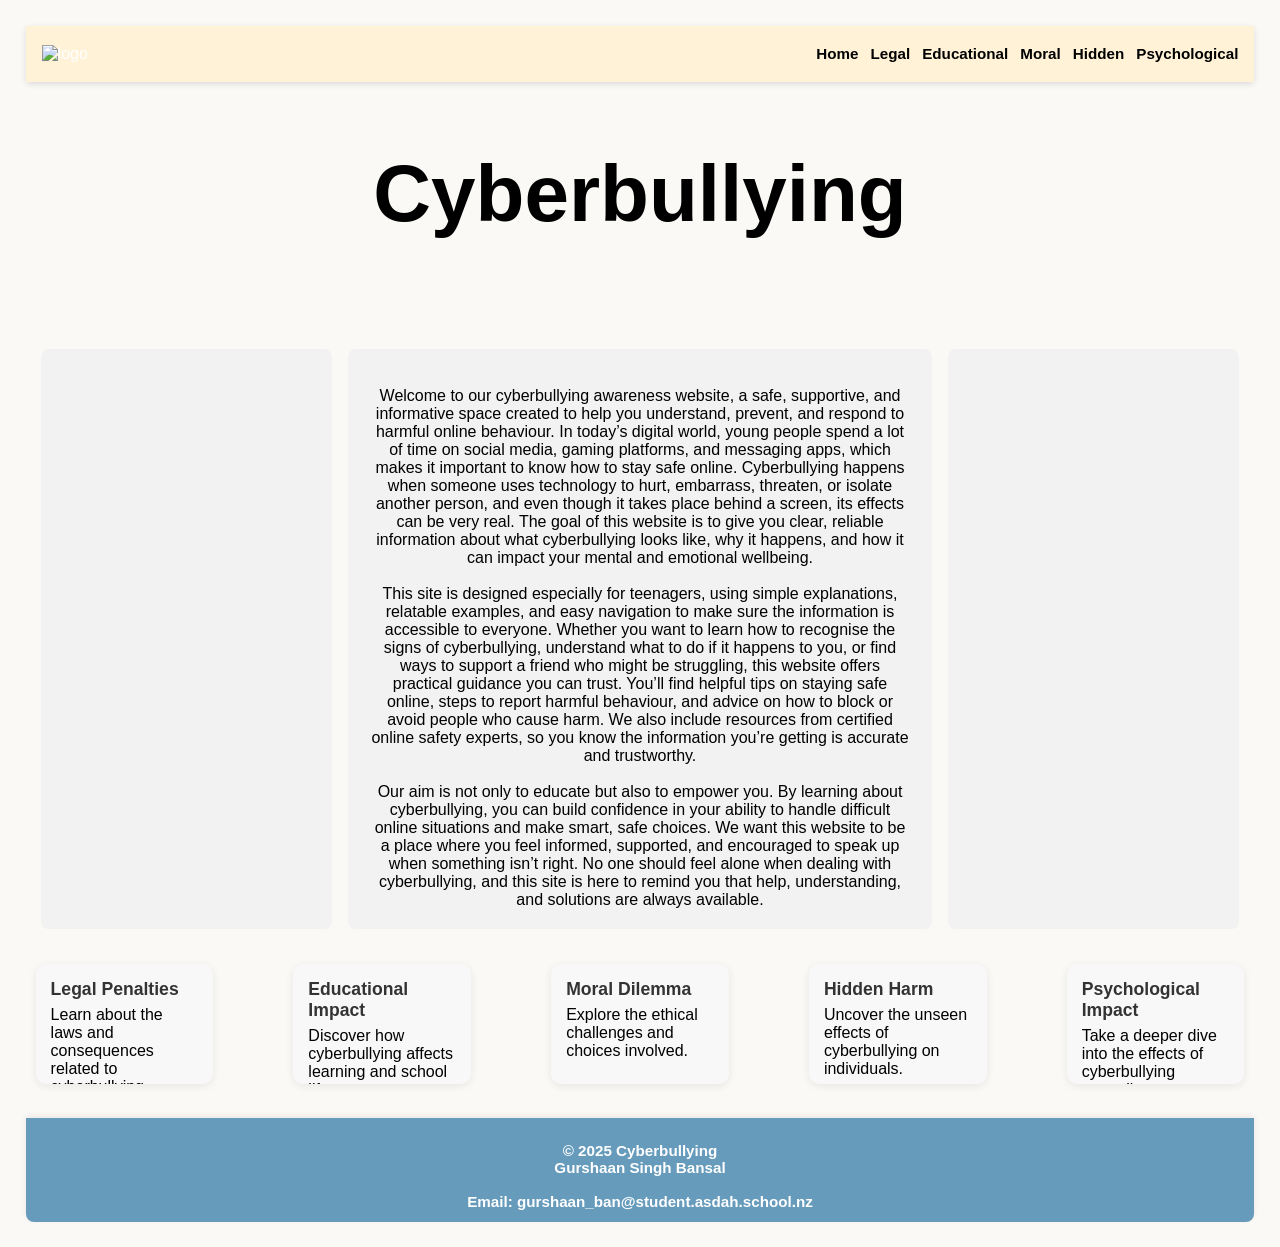
==== index.html @ 34e8ea89 "Add files via upload" ====
<!DOCTYPE html>
<html lang="en">
    <head>
        <meta charset="UTF-8" />
        <link rel="stylesheet" href="main.css">
        <meta http-equiv="X-UA-Compatible" content="IE=edge">
        <meta name="viewport" content="width=device-width, initial-scale=1.0">
        <title>Cyberbullying</title>
        <script src="https://kit.fontawesome.com/2e042e0e09.js" crossorigin="anonymous"></script>
        <link href="https://fonts.googleapis.com/css2?family=Great+Vibes&display=swap" rel="stylesheet">
        
    </head>
    <body>
        <header class="navbar">
                    <img src="" alt="logo" class="logo">
                    <button class="nav-toggle" aria-label="Toggle navigation" aria-expanded="false">
                        <span class="hamburger"></span>
                    </button>
                    <nav>
                        <ul>
                            <li><a href="index.html" class="active">Home</a></li>
                            <li><a href="legalpenalties.html" class="active">Legal</a></li>
                            <li><a href="educationalimpact.html" class="active">Educational</a></li>
                            <li><a href="moraldilemma.html" class="active">Moral</a></li>
                            <li><a href="hiddenharm.html" class="active">Hidden</a></li>
                            <li><a href="psychologicalimapct.html" class="active">Psychological</a></li>
                        </ul>
                    </nav>
                </header>
        <div class="container">
            <div class="header">
                <a href="index.html"><div class="heading-1"><h1>Cyberbullying</h1></div></a>
            </div>
            </div>
            </div>
            <div class="body">
                <div class="grid-item"> <img src="images/computerwomen.jpg" alt="">
                </div>
                <div class="grid-item"><br>Welcome to our cyberbullying awareness website, a safe, supportive, and informative space created to help you understand, prevent, and respond to harmful online behaviour. In today’s digital world, young people spend a lot of time on social media, gaming platforms, and messaging apps, which makes it important to know how to stay safe online. Cyberbullying happens when someone uses technology to hurt, embarrass, threaten, or isolate another person, and even though it takes place behind a screen, its effects can be very real. The goal of this website is to give you clear, reliable information about what cyberbullying looks like, why it happens, and how it can impact your mental and emotional wellbeing.<br>

                <br>This site is designed especially for teenagers, using simple explanations, relatable examples, and easy navigation to make sure the information is accessible to everyone. Whether you want to learn how to recognise the signs of cyberbullying, understand what to do if it happens to you, or find ways to support a friend who might be struggling, this website offers practical guidance you can trust. You’ll find helpful tips on staying safe online, steps to report harmful behaviour, and advice on how to block or avoid people who cause harm. We also include resources from certified online safety experts, so you know the information you’re getting is accurate and trustworthy.<br>

                <br>Our aim is not only to educate but also to empower you. By learning about cyberbullying, you can build confidence in your ability to handle difficult online situations and make smart, safe choices. We want this website to be a place where you feel informed, supported, and encouraged to speak up when something isn’t right. No one should feel alone when dealing with cyberbullying, and this site is here to remind you that help, understanding, and solutions are always available.<br></div>
                <div class="grid-item"><img src="images/creepydata.jpg" alt=""></div>
            </div>
            <div class="navigationbar">
                <a href="legalpenalties.html" class="nav-section">
                    <div class="nav-section-title">Legal Penalties</div>
                    <div class="nav-section-desc">Learn about the laws and consequences related to cyberbullying.</div>
                </a>
                <a href="educationalimpact.html" class="nav-section">
                    <div class="nav-section-title">Educational Impact</div>
                    <div class="nav-section-desc">Discover how cyberbullying affects learning and school life.</div>
                </a>
                <a href="moraldilemma.html" class="nav-section">
                    <div class="nav-section-title">Moral Dilemma</div>
                    <div class="nav-section-desc">Explore the ethical challenges and choices involved.</div>
                </a>
                <a href="hiddenharm.html" class="nav-section">
                    <div class="nav-section-title">Hidden Harm</div>
                    <div class="nav-section-desc">Uncover the unseen effects of cyberbullying on individuals.</div>
                </a>
                <a href="psychologicalimapct.html" class="nav-section">
                        <div class="nav-section-title">Psychological Impact</div>
                        <div class="nav-section-desc">Take a deeper dive into the effects of cyberbullying mentally.</div>
                </a>
            </div>
            <footer class="footer">
                <p>© 2025 Cyberbullying 
                <br>Gurshaan Singh Bansal<br>
                <br>Email: gurshaan_ban@student.asdah.school.nz<br>
                </p>
                
             </footer>
        <script src="lol.js"></script>
    </body>
</html>
---- main.css ----
body {
    background-color: #FAF9F6;
    margin: 2% 2% 2% 2%;
    padding: 0;
    font-family: 'montserrat', sans-serif;
    text-align: left;
}

 
.container {
    display: grid;
    grid-template-columns: 1fr 1fr 1fr 1fr;
    grid-template-areas:
        "navbar navbar navbar navbar"
        "header header header header"
        "pagelink pagelink pagelink pagelink"
        "java-carousel java-carousel java-carousel java-carousel"
        "body body body body"
        "navigationbar navigationbar navigationbar navigationbar"
        "footer footer footer footer";
    grid-gap: 0.5rem;
    max-width: 1450px;
    margin: auto;
}


.grid-item {
    background: #f2f2f2;
    padding: 20px;
    border-radius: 8px;
    min-height: 150px;
    margin: 0;
}



.navbar {
    display: flex;
    justify-content: space-between;
    align-items: center;
    padding: 0px 16px;
    height: 56px;
    background: #fff2d7;
    color: #fff;  
    box-shadow: 0 2px 6px rgba(0,0,0,0.12);
    position: sticky;
    top: 0;
    z-index: 1000;
    backdrop-filter: blur(4px);
}
 
.logo {
    width: 0.5px;
    height: auto;
    display: block;
    max-width: none;
}

.logo,
.logo img,
.navbar img {
    width: 160px;
    height: auto;
    max-width: none;
    display: block;
    object-fit: contain;
}
 
.navbar ul {
    list-style: none;
    display: flex;
    gap: 12px;
    margin: 0;
    padding: 0;
}
 

.navbar a {
    text-decoration: none;
    font-weight: 600;
    font-size: 0.95rem;
    transition: color 0.3s;
}
 

.navbar a:hover, .navbar a.active {
    color: black;
}

.nav-toggle {
    display: none;
    background: transparent;
    border: 0;
    padding: 8px;
    cursor: pointer;
}
.nav-toggle .hamburger {
    width: 24px;
    height: 2px;
    background: #333;
    position: relative;
    display: inline-block;
}

.nav-toggle .hamburger::before,
.nav-toggle .hamburger::after {
    content: '';
    position: absolute;
    left: 0;
    width: 24px;
    height: 2px;
    background: #333;
}

.nav-toggle .hamburger::before { top: -7px; }
.nav-toggle .hamburger::after { top: 7px; }


.header {
    grid-area: header;
    padding-top: 5px;
    padding-right: 5px;
    padding-left: 5px;
    text-align: center;
    font-size: 40px;
    font-weight: 900;

}

.header-2 {
    grid-area: header-2;
    padding-top: 5px;
    padding-right: 5px;
    padding-left: 5px;
    text-align: center;
    font-size: 40px;
    font-weight: 900;

}

.pagelink {
    grid-area: pagelink;
    padding-bottom: 5px;
    padding-right: 5px;
    padding-left: 5px;
    text-align: center;
    font-size: 20px;
    font-weight: 900;

}

.pagelink a {
     display: inline-block;
    border-radius: 10px;
    box-shadow: 0 2px 8px rgba(0,0,0,0.08);
    background: #fff;
    padding: 10px 20px;
    margin: 0 auto;
}
.pagelink-desc {
    font-weight: 100;
}

.pagelink-section {
    display: flex;
    flex-direction: row;
    align-items: center;
    gap: 16px;
}

.pagelink-section:hover {
    background: #e0e0e0;
    box-shadow: 0 8px 24px rgba(0,0,0,0.18);
    transform: translateY(-8px) scale(1.03);
}

.pagelink-title {
    font-weight: bold;
    font-size: 1.1em;
    margin-bottom: 6px;
    color: #333;
}

.header a,
.pagelink a,
.navigationbar a {
    text-decoration: none;
    color: inherit;        
    display: inline-block;
}



.header .heading-1:hover,
.navigationbar .heading-1:hover,
.navigationbar a:hover .heading-1 {
    filter: brightness(0.95);
    transform: translateY(-10px);
    transition: filter 120ms ease, transform 120ms ease;
    text-decoration: none;
    cursor: pointer;
}


.navigationbar {
    display: flex;
    grid-area: navigationbar;
    justify-content: center;
    align-items: flex-start;
    padding: 10px 0 24px;
    gap: 60px;

}

.nav-section {
    display: inline-block;
    width: 240px;   
    height: 120px;  
    margin: 10px;
    padding: 15px;
    background: #f8f8f8;
    border-radius: 10px;
    box-shadow: 0 2px 8px rgba(0,0,0,0.08);
    text-align: left;
    vertical-align: top;
    transition: background 0.2s;
    box-sizing: border-box;
    overflow: hidden;
}

.nav-section:hover {
    background: #e0e0e0;
    box-shadow: 0 8px 24px rgba(0,0,0,0.18);
    transform: translateY(-8px) scale(1.03);
}

.nav-section-title {
    font-weight: bold;
    font-size: 1.1em;
    margin-bottom: 6px;
    color: #333;
}

.body {
    grid-area: body;
    font-size: 100%;
    text-align: center;
    padding: 15px;
    display: grid;
    grid-template-columns: 1fr 2fr 1fr;
    gap: 1rem;
}


.java-carousel {
    max-width: 600px;
    margin: 1rem auto;
    position: relative;
    overflow: hidden;
    border-radius: 10px;
    background: #fff;
    box-shadow: 0 6px 18px rgba(0,0,0,0.06);
    height: 420px;
}

.carousel-slide {
    min-width: 100%;
    flex: 0 0 100%;
    display: flex;
    align-items: center;
    justify-content: center;
    height: 100%;
}

.carousel-slide img {
    width: 100%;
    height: 100%;
    object-fit: cover;
    display: block;
    border-radius: 8px;
    transition: transform 700ms ease-in-out, opacity 700ms ease-in-out;
    transform-origin: center center;
    opacity: 0.95;
}

.footer {
    grid-area: footer;
    background: #669bbc;
    color: #fff;
   padding: 24px 16px 12px;
    text-align: center;
    box-shadow: 0 -2px 6px rgba(0,0,0,0.08);
    border-radius: 0 0 8px 8px;
}
  
.footer p {
    margin: 0;
    font-size: 0.95rem;
    font-weight: 600;
}

img {
    max-width: 100%;
    height: auto;
    display: block;
}

@media (max-width: 1024px) {
    .container {
        max-width: 100%;
        grid-template-columns: 1fr;
        grid-template-areas:
            "navbar"
            "header"
            "pagelink"
            "java-carousel"
            "body"
            "navigationbar"
            "footer";
        padding: 0 12px;
    }

    .body {
        grid-template-columns: 1fr;
        padding: 12px 6px;
    }

    .navigationbar {
        flex-wrap: wrap;
        gap: 12px;
        justify-content: center;
        padding: 8px 0 16px;
    }

    .nav-section {
        width: 48%;
        box-sizing: border-box;
        margin: 6px 4px;
        height: auto;
    }

    .java-carousel {
        max-width: 100%;
        height: 300px;
    }
}

@media (max-width: 600px) {
    body {
        margin: 0.5rem;
    }

    .navbar {
        padding: 8px 12px;
        height: auto;
    }

    .navbar ul {
        display: flex;
        flex-direction: row;
    }

    .navbar nav {
        display: none;
        width: 100%;
    }

    .navbar.open nav {
        display: block;
    }

    .navbar nav ul {
        display: flex;
        flex-direction: column;
        gap: 8px;
        padding: 8px 0;
        margin: 0;
    }

    .nav-toggle {
        display: inline-flex;
        align-items: center;
        justify-content: center;
        margin-left: 12px;
    }

    .navbar {
        position: relative;
        gap: 10px;
        overflow-x: auto;
        -webkit-overflow-scrolling: touch;
        padding: 8px 0 0 0;
    }

    .logo,
    .navbar img {
        width: 110px;
        height: auto;
    }

    .header {
        font-size: 26px;
        padding: 8px 6px;
    }

    .java-carousel {
        height: 220px;
    }

    .carousel-slide img {
        height: auto;
        object-fit: cover;
    }

    .grid-item {
        padding: 12px;
        min-height: auto;
    }

    .nav-section {
        width: 100%;
        margin: 6px 0;
        padding: 12px;
    }

    .pagelink a {
        padding: 8px 14px;
    }

    .container {
        margin: 0 auto;
        padding: 0 8px;
    }

    .navbar a {
        white-space: nowrap;
    }
}
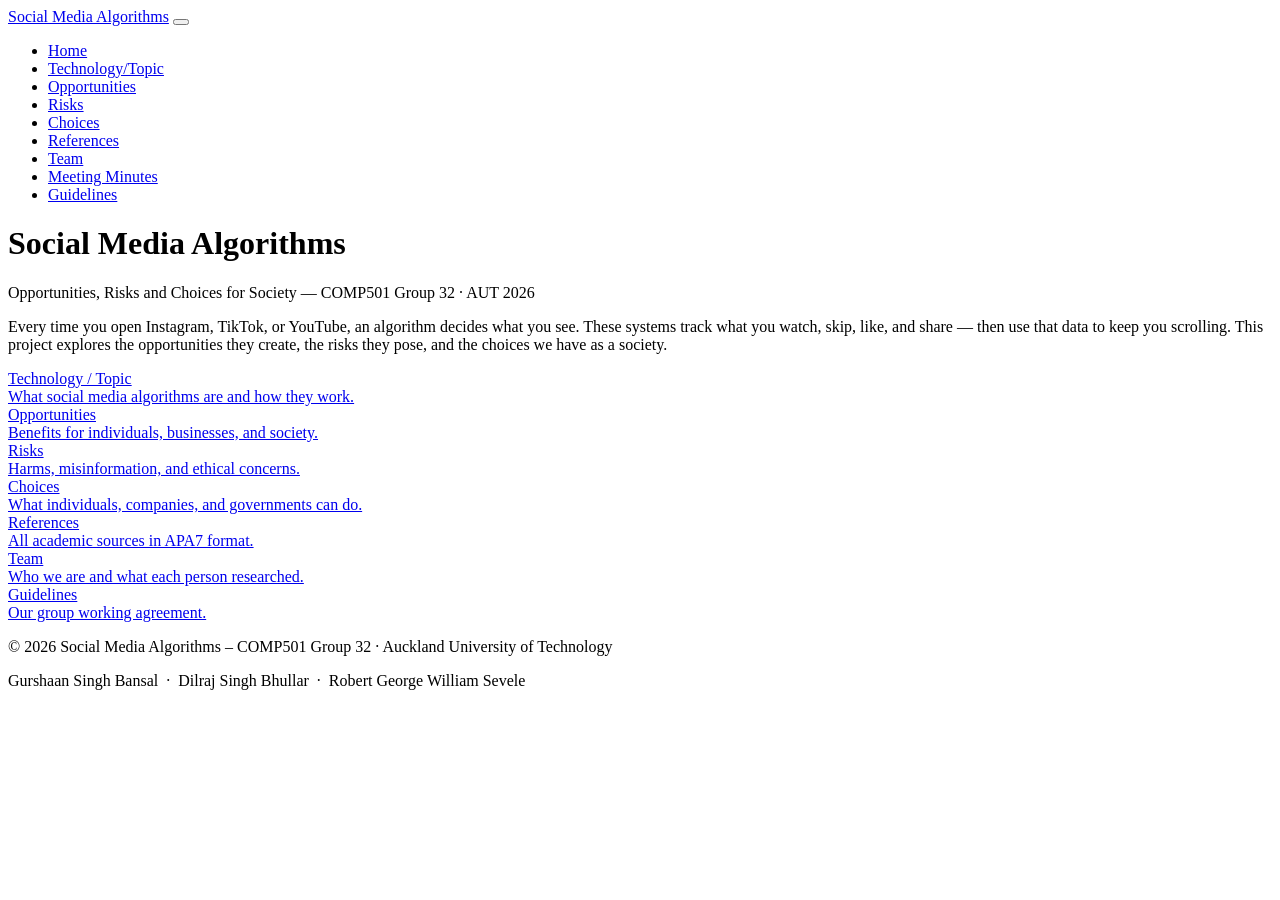
==== commit ca6492a8: "Create index.html for project homepage This file contains the structure and content for the homepage" ====
--- a/index.html
+++ b/index.html
@@ -1,77 +1,88 @@
-<!DOCTYPE html>
-<html lang="en">
-    <head>
-        <meta charset="UTF-8" />
-        <link rel="stylesheet" href="main.css">
-        <meta http-equiv="X-UA-Compatible" content="IE=edge">
-        <meta name="viewport" content="width=device-width, initial-scale=1.0">
-        <title>Cyberbullying</title>
-        <script src="https://kit.fontawesome.com/2e042e0e09.js" crossorigin="anonymous"></script>
-        <link href="https://fonts.googleapis.com/css2?family=Great+Vibes&display=swap" rel="stylesheet">
-        
-    </head>
-    <body>
-        <header class="navbar">
-                    <img src="" alt="logo" class="logo">
-                    <button class="nav-toggle" aria-label="Toggle navigation" aria-expanded="false">
-                        <span class="hamburger"></span>
-                    </button>
-                    <nav>
-                        <ul>
-                            <li><a href="index.html" class="active">Home</a></li>
-                            <li><a href="legalpenalties.html" class="active">Legal</a></li>
-                            <li><a href="educationalimpact.html" class="active">Educational</a></li>
-                            <li><a href="moraldilemma.html" class="active">Moral</a></li>
-                            <li><a href="hiddenharm.html" class="active">Hidden</a></li>
-                            <li><a href="psychologicalimapct.html" class="active">Psychological</a></li>
-                        </ul>
-                    </nav>
-                </header>
-        <div class="container">
-            <div class="header">
-                <a href="index.html"><div class="heading-1"><h1>Cyberbullying</h1></div></a>
-            </div>
-            </div>
-            </div>
-            <div class="body">
-                <div class="grid-item"> <img src="images/computerwomen.jpg" alt="">
-                </div>
-                <div class="grid-item"><br>Welcome to our cyberbullying awareness website, a safe, supportive, and informative space created to help you understand, prevent, and respond to harmful online behaviour. In today’s digital world, young people spend a lot of time on social media, gaming platforms, and messaging apps, which makes it important to know how to stay safe online. Cyberbullying happens when someone uses technology to hurt, embarrass, threaten, or isolate another person, and even though it takes place behind a screen, its effects can be very real. The goal of this website is to give you clear, reliable information about what cyberbullying looks like, why it happens, and how it can impact your mental and emotional wellbeing.<br>
-
-                <br>This site is designed especially for teenagers, using simple explanations, relatable examples, and easy navigation to make sure the information is accessible to everyone. Whether you want to learn how to recognise the signs of cyberbullying, understand what to do if it happens to you, or find ways to support a friend who might be struggling, this website offers practical guidance you can trust. You’ll find helpful tips on staying safe online, steps to report harmful behaviour, and advice on how to block or avoid people who cause harm. We also include resources from certified online safety experts, so you know the information you’re getting is accurate and trustworthy.<br>
-
-                <br>Our aim is not only to educate but also to empower you. By learning about cyberbullying, you can build confidence in your ability to handle difficult online situations and make smart, safe choices. We want this website to be a place where you feel informed, supported, and encouraged to speak up when something isn’t right. No one should feel alone when dealing with cyberbullying, and this site is here to remind you that help, understanding, and solutions are always available.<br></div>
-                <div class="grid-item"><img src="images/creepydata.jpg" alt=""></div>
-            </div>
-            <div class="navigationbar">
-                <a href="legalpenalties.html" class="nav-section">
-                    <div class="nav-section-title">Legal Penalties</div>
-                    <div class="nav-section-desc">Learn about the laws and consequences related to cyberbullying.</div>
-                </a>
-                <a href="educationalimpact.html" class="nav-section">
-                    <div class="nav-section-title">Educational Impact</div>
-                    <div class="nav-section-desc">Discover how cyberbullying affects learning and school life.</div>
-                </a>
-                <a href="moraldilemma.html" class="nav-section">
-                    <div class="nav-section-title">Moral Dilemma</div>
-                    <div class="nav-section-desc">Explore the ethical challenges and choices involved.</div>
-                </a>
-                <a href="hiddenharm.html" class="nav-section">
-                    <div class="nav-section-title">Hidden Harm</div>
-                    <div class="nav-section-desc">Uncover the unseen effects of cyberbullying on individuals.</div>
-                </a>
-                <a href="psychologicalimapct.html" class="nav-section">
-                        <div class="nav-section-title">Psychological Impact</div>
-                        <div class="nav-section-desc">Take a deeper dive into the effects of cyberbullying mentally.</div>
-                </a>
-            </div>
-            <footer class="footer">
-                <p>© 2025 Cyberbullying 
-                <br>Gurshaan Singh Bansal<br>
-                <br>Email: gurshaan_ban@student.asdah.school.nz<br>
-                </p>
-                
-             </footer>
-        <script src="lol.js"></script>
-    </body>
-</html>+<!DOCTYPE html>
+<html lang="en">
+<head>
+  <meta charset="UTF-8">
+  <meta http-equiv="X-UA-Compatible" content="IE=edge">
+  <meta name="viewport" content="width=device-width, initial-scale=1.0">
+  <title>Home – Social Media Algorithms</title>
+  <link rel="stylesheet" href="styles/mystyles.css">
+</head>
+<body>
+
+  <header class="navbar">
+    <a href="index.html" class="logo-text">Social Media Algorithms</a>
+    <button class="nav-toggle" aria-label="Toggle navigation" aria-expanded="false">
+      <span class="hamburger"></span>
+    </button>
+    <nav>
+      <ul>
+        <li><a href="index.html" class="active">Home</a></li>
+        <li><a href="topic.html">Technology/Topic</a></li>
+        <li><a href="opportunities.html">Opportunities</a></li>
+        <li><a href="risks.html">Risks</a></li>
+        <li><a href="choices.html">Choices</a></li>
+        <li><a href="references.html">References</a></li>
+        <li><a href="team-members.html">Team</a></li>
+        <li><a href="meetings.html">Meeting Minutes</a></li>
+        <li><a href="guidelines.html">Guidelines</a></li>
+      </ul>
+    </nav>
+  </header>
+
+  <div class="hero">
+    <h1>Social Media Algorithms</h1>
+    <p>Opportunities, Risks and Choices for Society — COMP501 Group 32 · AUT 2026</p>
+  </div>
+
+  <div class="intro">
+    <p>Every time you open Instagram, TikTok, or YouTube, an algorithm decides what you see. These systems track what you watch, skip, like, and share — then use that data to keep you scrolling. This project explores the opportunities they create, the risks they pose, and the choices we have as a society.</p>
+  </div>
+
+  <div class="navigationbar">
+    <a href="topic.html" class="nav-section">
+      <div class="nav-section-title">Technology / Topic</div>
+      <div class="nav-section-desc">What social media algorithms are and how they work.</div>
+    </a>
+    <a href="opportunities.html" class="nav-section">
+      <div class="nav-section-title">Opportunities</div>
+      <div class="nav-section-desc">Benefits for individuals, businesses, and society.</div>
+    </a>
+    <a href="risks.html" class="nav-section">
+      <div class="nav-section-title">Risks</div>
+      <div class="nav-section-desc">Harms, misinformation, and ethical concerns.</div>
+    </a>
+    <a href="choices.html" class="nav-section">
+      <div class="nav-section-title">Choices</div>
+      <div class="nav-section-desc">What individuals, companies, and governments can do.</div>
+    </a>
+    <a href="references.html" class="nav-section">
+      <div class="nav-section-title">References</div>
+      <div class="nav-section-desc">All academic sources in APA7 format.</div>
+    </a>
+    <a href="team-members.html" class="nav-section">
+      <div class="nav-section-title">Team</div>
+      <div class="nav-section-desc">Who we are and what each person researched.</div>
+    </a>
+    <a href="guidelines.html" class="nav-section">
+      <div class="nav-section-title">Guidelines</div>
+      <div class="nav-section-desc">Our group working agreement.</div>
+    </a>
+  </div>
+
+  <footer class="footer">
+    <p>© 2026 Social Media Algorithms – COMP501 Group 32 · Auckland University of Technology</p>
+    <p>Gurshaan Singh Bansal &nbsp;·&nbsp; Dilraj Singh Bhullar &nbsp;·&nbsp; Robert George William Sevele</p>
+  </footer>
+
+  <script>
+    const toggle = document.querySelector('.nav-toggle');
+    const nav = document.querySelector('.navbar nav');
+    toggle.addEventListener('click', () => {
+      const expanded = toggle.getAttribute('aria-expanded') === 'true';
+      toggle.setAttribute('aria-expanded', String(!expanded));
+      nav.classList.toggle('open');
+    });
+  </script>
+
+</body>
+</html>
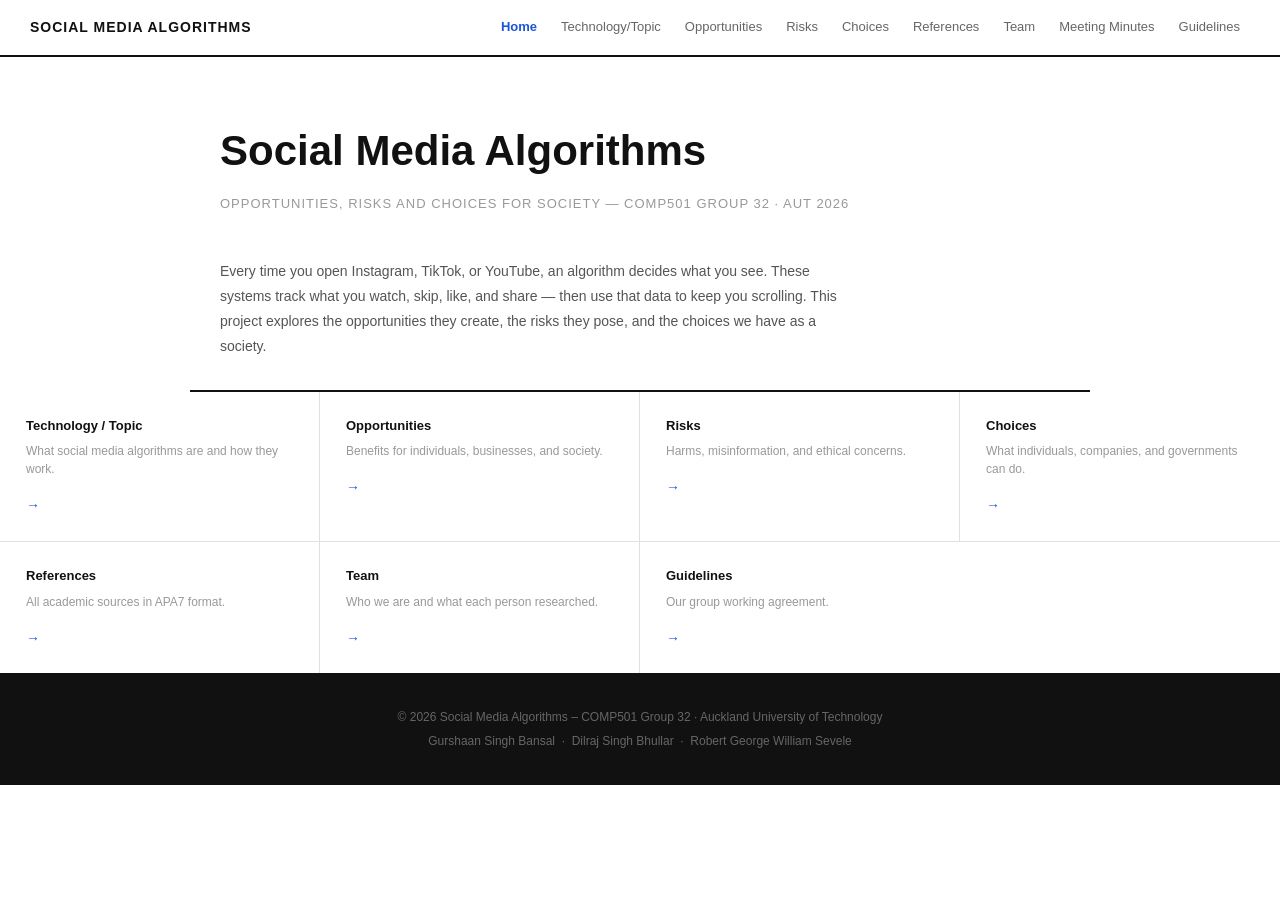
==== commit 4dfc774b: "Update HTML files" ====
--- a/index.html
+++ b/index.html
@@ -1,88 +1,88 @@
-<!DOCTYPE html>
-<html lang="en">
-<head>
-  <meta charset="UTF-8">
-  <meta http-equiv="X-UA-Compatible" content="IE=edge">
-  <meta name="viewport" content="width=device-width, initial-scale=1.0">
-  <title>Home – Social Media Algorithms</title>
-  <link rel="stylesheet" href="styles/mystyles.css">
-</head>
-<body>
-
-  <header class="navbar">
-    <a href="index.html" class="logo-text">Social Media Algorithms</a>
-    <button class="nav-toggle" aria-label="Toggle navigation" aria-expanded="false">
-      <span class="hamburger"></span>
-    </button>
-    <nav>
-      <ul>
-        <li><a href="index.html" class="active">Home</a></li>
-        <li><a href="topic.html">Technology/Topic</a></li>
-        <li><a href="opportunities.html">Opportunities</a></li>
-        <li><a href="risks.html">Risks</a></li>
-        <li><a href="choices.html">Choices</a></li>
-        <li><a href="references.html">References</a></li>
-        <li><a href="team-members.html">Team</a></li>
-        <li><a href="meetings.html">Meeting Minutes</a></li>
-        <li><a href="guidelines.html">Guidelines</a></li>
-      </ul>
-    </nav>
-  </header>
-
-  <div class="hero">
-    <h1>Social Media Algorithms</h1>
-    <p>Opportunities, Risks and Choices for Society — COMP501 Group 32 · AUT 2026</p>
-  </div>
-
-  <div class="intro">
-    <p>Every time you open Instagram, TikTok, or YouTube, an algorithm decides what you see. These systems track what you watch, skip, like, and share — then use that data to keep you scrolling. This project explores the opportunities they create, the risks they pose, and the choices we have as a society.</p>
-  </div>
-
-  <div class="navigationbar">
-    <a href="topic.html" class="nav-section">
-      <div class="nav-section-title">Technology / Topic</div>
-      <div class="nav-section-desc">What social media algorithms are and how they work.</div>
-    </a>
-    <a href="opportunities.html" class="nav-section">
-      <div class="nav-section-title">Opportunities</div>
-      <div class="nav-section-desc">Benefits for individuals, businesses, and society.</div>
-    </a>
-    <a href="risks.html" class="nav-section">
-      <div class="nav-section-title">Risks</div>
-      <div class="nav-section-desc">Harms, misinformation, and ethical concerns.</div>
-    </a>
-    <a href="choices.html" class="nav-section">
-      <div class="nav-section-title">Choices</div>
-      <div class="nav-section-desc">What individuals, companies, and governments can do.</div>
-    </a>
-    <a href="references.html" class="nav-section">
-      <div class="nav-section-title">References</div>
-      <div class="nav-section-desc">All academic sources in APA7 format.</div>
-    </a>
-    <a href="team-members.html" class="nav-section">
-      <div class="nav-section-title">Team</div>
-      <div class="nav-section-desc">Who we are and what each person researched.</div>
-    </a>
-    <a href="guidelines.html" class="nav-section">
-      <div class="nav-section-title">Guidelines</div>
-      <div class="nav-section-desc">Our group working agreement.</div>
-    </a>
-  </div>
-
-  <footer class="footer">
-    <p>© 2026 Social Media Algorithms – COMP501 Group 32 · Auckland University of Technology</p>
-    <p>Gurshaan Singh Bansal &nbsp;·&nbsp; Dilraj Singh Bhullar &nbsp;·&nbsp; Robert George William Sevele</p>
-  </footer>
-
-  <script>
-    const toggle = document.querySelector('.nav-toggle');
-    const nav = document.querySelector('.navbar nav');
-    toggle.addEventListener('click', () => {
-      const expanded = toggle.getAttribute('aria-expanded') === 'true';
-      toggle.setAttribute('aria-expanded', String(!expanded));
-      nav.classList.toggle('open');
-    });
-  </script>
-
-</body>
-</html>
+<!DOCTYPE html>
+<html lang="en">
+<head>
+  <meta charset="UTF-8">
+  <meta http-equiv="X-UA-Compatible" content="IE=edge">
+  <meta name="viewport" content="width=device-width, initial-scale=1.0">
+  <title>Home – Social Media Algorithms</title>
+  <link rel="stylesheet" href="styles/mystyles.css">
+</head>
+<body>
+
+  <header class="navbar">
+    <a href="index.html" class="logo-text">Social Media Algorithms</a>
+    <button class="nav-toggle" aria-label="Toggle navigation" aria-expanded="false">
+      <span class="hamburger"></span>
+    </button>
+    <nav>
+      <ul>
+        <li><a href="index.html" class="active">Home</a></li>
+        <li><a href="topic.html">Technology/Topic</a></li>
+        <li><a href="opportunities.html">Opportunities</a></li>
+        <li><a href="risks.html">Risks</a></li>
+        <li><a href="choices.html">Choices</a></li>
+        <li><a href="references.html">References</a></li>
+        <li><a href="team-members.html">Team</a></li>
+        <li><a href="meetings.html">Meeting Minutes</a></li>
+        <li><a href="guidelines.html">Guidelines</a></li>
+      </ul>
+    </nav>
+  </header>
+
+  <div class="hero">
+    <h1>Social Media Algorithms</h1>
+    <p>Opportunities, Risks and Choices for Society — COMP501 Group 32 · AUT 2026</p>
+  </div>
+
+  <div class="intro">
+    <p>Every time you open Instagram, TikTok, or YouTube, an algorithm decides what you see. These systems track what you watch, skip, like, and share — then use that data to keep you scrolling. This project explores the opportunities they create, the risks they pose, and the choices we have as a society.</p>
+  </div>
+
+  <div class="navigationbar">
+    <a href="topic.html" class="nav-section">
+      <div class="nav-section-title">Technology / Topic</div>
+      <div class="nav-section-desc">What social media algorithms are and how they work.</div>
+    </a>
+    <a href="opportunities.html" class="nav-section">
+      <div class="nav-section-title">Opportunities</div>
+      <div class="nav-section-desc">Benefits for individuals, businesses, and society.</div>
+    </a>
+    <a href="risks.html" class="nav-section">
+      <div class="nav-section-title">Risks</div>
+      <div class="nav-section-desc">Harms, misinformation, and ethical concerns.</div>
+    </a>
+    <a href="choices.html" class="nav-section">
+      <div class="nav-section-title">Choices</div>
+      <div class="nav-section-desc">What individuals, companies, and governments can do.</div>
+    </a>
+    <a href="references.html" class="nav-section">
+      <div class="nav-section-title">References</div>
+      <div class="nav-section-desc">All academic sources in APA7 format.</div>
+    </a>
+    <a href="team-members.html" class="nav-section">
+      <div class="nav-section-title">Team</div>
+      <div class="nav-section-desc">Who we are and what each person researched.</div>
+    </a>
+    <a href="guidelines.html" class="nav-section">
+      <div class="nav-section-title">Guidelines</div>
+      <div class="nav-section-desc">Our group working agreement.</div>
+    </a>
+  </div>
+
+  <footer class="footer">
+    <p>© 2026 Social Media Algorithms – COMP501 Group 32 · Auckland University of Technology</p>
+    <p>Gurshaan Singh Bansal &nbsp;·&nbsp; Dilraj Singh Bhullar &nbsp;·&nbsp; Robert George William Sevele</p>
+  </footer>
+
+  <script>
+    const toggle = document.querySelector('.nav-toggle');
+    const nav = document.querySelector('.navbar nav');
+    toggle.addEventListener('click', () => {
+      const expanded = toggle.getAttribute('aria-expanded') === 'true';
+      toggle.setAttribute('aria-expanded', String(!expanded));
+      nav.classList.toggle('open');
+    });
+  </script>
+
+</body>
+</html>
--- a/styles/mystyles.css
+++ b/styles/mystyles.css
@@ -0,0 +1,567 @@
+/* ============================================
+   COMP501 - Social Media Algorithms
+   Group 32 - AUT 2026
+   ============================================ */
+
+* {
+  box-sizing: border-box;
+  margin: 0;
+  padding: 0;
+}
+
+body {
+  font-family: Arial, sans-serif;
+  background-color: #ffffff;
+  color: #222222;
+  font-size: 15px;
+  line-height: 1.6;
+}
+
+/* ---- NAVBAR ---- */
+
+.navbar {
+  background-color: #ffffff;
+  border-bottom: 2px solid #111111;
+  display: flex;
+  align-items: center;
+  justify-content: space-between;
+  padding: 12px 30px;
+  position: sticky;
+  top: 0;
+  z-index: 100;
+}
+
+.logo-text {
+  font-size: 14px;
+  font-weight: bold;
+  color: #111111;
+  text-decoration: none;
+  text-transform: uppercase;
+  letter-spacing: 1px;
+}
+
+.navbar nav ul {
+  list-style: none;
+  display: flex;
+  flex-wrap: wrap;
+  gap: 4px;
+}
+
+.navbar nav ul li a {
+  display: block;
+  color: #666666;
+  text-decoration: none;
+  font-size: 13px;
+  padding: 5px 10px;
+  border-radius: 4px;
+}
+
+.navbar nav ul li a:hover {
+  color: #111111;
+  background-color: #f0f0f0;
+}
+
+.navbar nav ul li a.active {
+  color: #1a56db;
+  font-weight: bold;
+}
+
+.nav-toggle {
+  display: none;
+  background: none;
+  border: none;
+  cursor: pointer;
+  padding: 4px;
+}
+
+.hamburger,
+.hamburger::before,
+.hamburger::after {
+  display: block;
+  width: 22px;
+  height: 2px;
+  background-color: #111111;
+  position: relative;
+}
+
+.hamburger::before,
+.hamburger::after {
+  content: '';
+  position: absolute;
+  left: 0;
+}
+
+.hamburger::before { top: -7px; }
+.hamburger::after  { top:  7px; }
+
+/* ---- HERO (home page) ---- */
+
+.hero {
+  padding: 60px 30px 24px;
+  max-width: 900px;
+  margin: 0 auto;
+}
+
+.hero h1 {
+  font-size: 42px;
+  font-weight: bold;
+  color: #111111;
+  margin-bottom: 10px;
+}
+
+.hero p {
+  font-size: 13px;
+  color: #999999;
+  text-transform: uppercase;
+  letter-spacing: 1px;
+}
+
+/* ---- INTRO (home page) ---- */
+
+.intro {
+  max-width: 900px;
+  margin: 0 auto;
+  padding: 20px 30px 30px;
+  border-bottom: 2px solid #111111;
+}
+
+.intro p {
+  font-size: 14px;
+  color: #555555;
+  line-height: 1.8;
+  max-width: 620px;
+}
+
+/* ---- NAV CARDS (home page) ---- */
+
+.navigationbar {
+  display: grid;
+  grid-template-columns: repeat(4, 1fr);
+}
+
+.nav-section {
+  display: block;
+  padding: 24px 26px;
+  border-right: 1px solid #e0e0e0;
+  border-bottom: 1px solid #e0e0e0;
+  text-decoration: none;
+  background-color: #ffffff;
+}
+
+.nav-section:hover {
+  background-color: #f7f7f7;
+}
+
+.nav-section:nth-child(4n) { border-right: none; }
+.nav-section:nth-child(5),
+.nav-section:nth-child(6),
+.nav-section:nth-child(7) { border-bottom: none; }
+.nav-section:nth-child(7) { border-right: none; }
+
+.nav-section-title {
+  font-size: 13px;
+  font-weight: bold;
+  color: #111111;
+  margin-bottom: 6px;
+}
+
+.nav-section-desc {
+  font-size: 12px;
+  color: #999999;
+  line-height: 1.5;
+}
+
+.nav-section::after {
+  content: '→';
+  display: block;
+  margin-top: 16px;
+  color: #1a56db;
+  font-size: 14px;
+}
+
+.nav-section:hover::after {
+  color: #111111;
+}
+
+/* ---- PAGE HEADER (inner pages) ---- */
+
+.container {
+  border-bottom: 1px solid #e0e0e0;
+  padding: 0 30px;
+}
+
+.container .header {
+  max-width: 900px;
+  margin: 0 auto;
+  padding: 50px 0 40px;
+}
+
+.heading-1 h1 {
+  font-size: 38px;
+  font-weight: bold;
+  color: #111111;
+}
+
+.container .header a {
+  text-decoration: none;
+}
+
+.container .header .subtitle {
+  font-size: 12px;
+  color: #999999;
+  text-transform: uppercase;
+  letter-spacing: 1px;
+  margin-top: 10px;
+}
+
+/* ---- CONTENT WRAPPER (inner pages) ---- */
+
+.content-wrapper {
+  max-width: 700px;
+  margin: 0 auto;
+  padding: 50px 30px 80px;
+}
+
+.content-wrapper h1 {
+  font-size: 26px;
+  font-weight: bold;
+  color: #111111;
+  border-bottom: 2px solid #111111;
+  padding-bottom: 16px;
+  margin-bottom: 30px;
+}
+
+.content-wrapper h2 {
+  font-size: 11px;
+  font-weight: bold;
+  color: #1a56db;
+  text-transform: uppercase;
+  letter-spacing: 2px;
+  margin-top: 36px;
+  margin-bottom: 10px;
+  border-bottom: 1px solid #e0e0e0;
+  padding-bottom: 6px;
+}
+
+.content-wrapper p {
+  font-size: 14px;
+  color: #555555;
+  line-height: 1.8;
+  margin-bottom: 16px;
+}
+
+.content-wrapper ul,
+.content-wrapper ol {
+  padding-left: 0;
+  list-style: none;
+  margin-bottom: 16px;
+}
+
+.content-wrapper ul li,
+.content-wrapper ol li {
+  font-size: 14px;
+  color: #555555;
+  line-height: 1.7;
+  padding-left: 18px;
+  position: relative;
+  margin-bottom: 8px;
+}
+
+.content-wrapper ul li::before {
+  content: '–';
+  position: absolute;
+  left: 0;
+  color: #1a56db;
+}
+
+.content-wrapper ol {
+  counter-reset: n;
+}
+
+.content-wrapper ol li {
+  counter-increment: n;
+}
+
+.content-wrapper ol li::before {
+  content: counter(n) '.';
+  position: absolute;
+  left: 0;
+  color: #1a56db;
+  font-size: 12px;
+  font-weight: bold;
+}
+
+.content-wrapper strong {
+  color: #111111;
+  font-weight: bold;
+}
+
+code {
+  background-color: #f5f5f5;
+  color: #1a56db;
+  padding: 2px 6px;
+  border-radius: 3px;
+  font-size: 13px;
+  border: 1px solid #e0e0e0;
+}
+
+/* ---- TEAM GRID ---- */
+
+.team-grid {
+  display: grid;
+  grid-template-columns: repeat(3, 1fr);
+  border: 2px solid #111111;
+  border-radius: 6px;
+  overflow: hidden;
+  margin-top: 24px;
+}
+
+.team-card {
+  background-color: #ffffff;
+  padding: 28px 22px;
+  border-right: 1px solid #e0e0e0;
+}
+
+.team-card:last-child {
+  border-right: none;
+}
+
+.team-card h2 {
+  font-size: 13px;
+  font-weight: bold;
+  color: #111111;
+  border: none;
+  padding: 0;
+  margin-bottom: 4px;
+  text-transform: none;
+  letter-spacing: 0;
+}
+
+.team-card .role {
+  font-size: 11px;
+  font-weight: bold;
+  color: #1a56db;
+  text-transform: uppercase;
+  letter-spacing: 1px;
+  margin-bottom: 10px;
+}
+
+.team-card p {
+  font-size: 12px;
+  color: #999999;
+  margin: 0;
+  line-height: 1.6;
+}
+
+/* ---- MEETING CARDS ---- */
+
+.meeting-card {
+  border: 1px solid #e0e0e0;
+  border-radius: 6px;
+  padding: 20px 24px;
+  margin-bottom: 10px;
+  background-color: #ffffff;
+}
+
+
+.meeting-card .meeting-meta {
+  display: flex;
+  gap: 16px;
+  flex-wrap: wrap;
+  margin-bottom: 8px;
+}
+
+.meeting-card .meeting-meta span {
+  font-size: 11px;
+  font-weight: bold;
+  color: #1a56db;
+  text-transform: uppercase;
+  letter-spacing: 1px;
+}
+
+.meeting-card h2 {
+  font-size: 14px;
+  font-weight: bold;
+  color: #111111;
+  border: none;
+  padding: 0;
+  margin-bottom: 10px;
+  text-transform: none;
+  letter-spacing: 0;
+}
+
+.meeting-card ul {
+  list-style: none;
+  padding: 0;
+  margin: 0;
+}
+
+.meeting-card ul li {
+  font-size: 13px;
+  color: #555555;
+  padding-left: 14px;
+  position: relative;
+  margin-bottom: 5px;
+}
+
+.meeting-card ul li::before {
+  content: '–';
+  position: absolute;
+  left: 0;
+  color: #1a56db;
+}
+
+.meeting-card .attendees {
+  margin-top: 12px;
+  font-size: 12px;
+  color: #999999;
+  padding-top: 10px;
+  border-top: 1px solid #e0e0e0;
+}
+
+/* ---- GUIDELINE BLOCKS ---- */
+
+.guideline-block {
+  border: 1px solid #e0e0e0;
+  border-radius: 6px;
+  padding: 20px 24px;
+  margin-bottom: 10px;
+  background-color: #ffffff;
+}
+
+
+.guideline-block h2 {
+  font-size: 11px;
+  font-weight: bold;
+  color: #1a56db;
+  text-transform: uppercase;
+  letter-spacing: 1.5px;
+  border: none;
+  padding: 0;
+  margin-bottom: 12px;
+}
+
+.guideline-block ul {
+  list-style: none;
+  padding: 0;
+  margin: 0;
+}
+
+.guideline-block ul li {
+  font-size: 13px;
+  color: #555555;
+  padding-left: 14px;
+  position: relative;
+  margin-bottom: 7px;
+  line-height: 1.6;
+}
+
+.guideline-block ul li::before {
+  content: '–';
+  position: absolute;
+  left: 0;
+  color: #1a56db;
+}
+
+/* ---- REFERENCE LIST ---- */
+
+.ref-list {
+  list-style: none;
+  padding: 0;
+}
+
+.ref-list li {
+  padding: 14px 0;
+  border-bottom: 1px solid #e0e0e0;
+  font-size: 13px;
+  color: #555555;
+  line-height: 1.75;
+}
+
+.ref-list li:first-child {
+  border-top: 1px solid #e0e0e0;
+}
+
+.ref-list li a {
+  color: #1a56db;
+  word-break: break-all;
+  text-decoration: none;
+}
+
+
+/* ---- FOOTER ---- */
+
+.footer {
+  background-color: #111111;
+  color: #666666;
+  text-align: center;
+  padding: 32px 30px;
+  font-size: 12px;
+  line-height: 2;
+}
+
+.footer a {
+  color: #888888;
+  text-decoration: none;
+}
+
+.footer a:hover {
+  color: #ffffff;
+}
+
+/* ---- RESPONSIVE ---- */
+
+@media (max-width: 900px) {
+  .navigationbar {
+    grid-template-columns: repeat(2, 1fr);
+  }
+
+  .nav-section:nth-child(2n) { border-right: none; }
+  .nav-section:nth-child(n+6) { border-bottom: none; }
+
+  .team-grid {
+    grid-template-columns: 1fr;
+  }
+
+  .team-card {
+    border-right: none;
+    border-bottom: 1px solid #e0e0e0;
+  }
+
+  .team-card:last-child {
+    border-bottom: none;
+  }
+}
+
+@media (max-width: 700px) {
+  .nav-toggle { display: block; }
+
+  .navbar nav {
+    display: none;
+    position: absolute;
+    top: 54px;
+    left: 0;
+    right: 0;
+    background-color: #ffffff;
+    border-top: 1px solid #e0e0e0;
+    padding: 10px 20px 14px;
+  }
+
+  .navbar nav.open { display: block; }
+
+  .navbar nav ul {
+    flex-direction: column;
+    gap: 2px;
+  }
+
+  .hero { padding: 36px 20px 20px; }
+  .hero h1 { font-size: 28px; }
+  .intro { padding: 16px 20px 24px; }
+  .container { padding: 0 20px; }
+  .content-wrapper { padding: 36px 20px 60px; }
+
+  .navigationbar { grid-template-columns: 1fr; }
+  .nav-section { border-right: none !important; border-bottom: 1px solid #e0e0e0 !important; }
+
+  .footer { padding: 24px 20px; }
+}
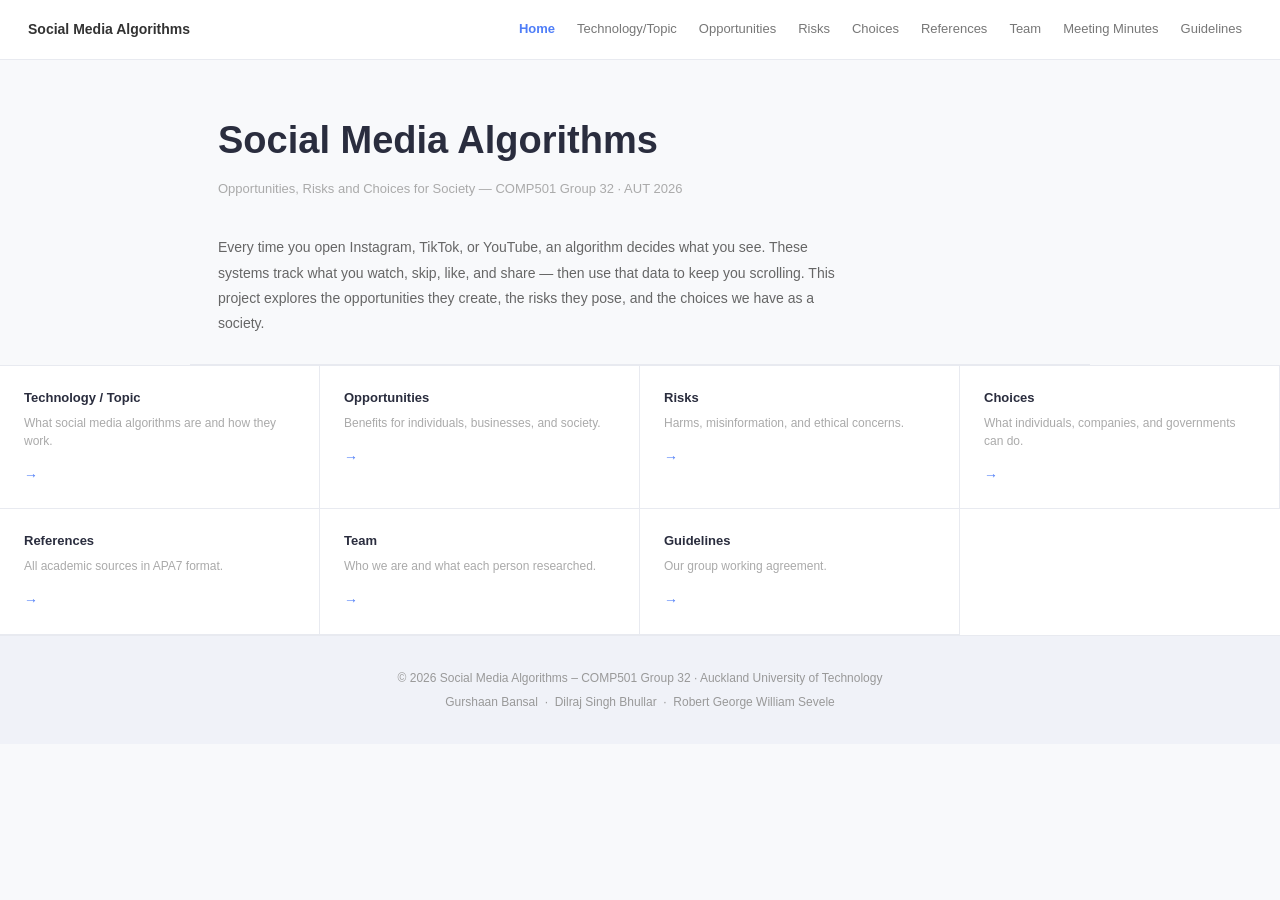
==== commit 14c6dceb: "update html files" ====
--- a/index.html
+++ b/index.html
@@ -71,7 +71,7 @@
 
   <footer class="footer">
     <p>© 2026 Social Media Algorithms – COMP501 Group 32 · Auckland University of Technology</p>
-    <p>Gurshaan Singh Bansal &nbsp;·&nbsp; Dilraj Singh Bhullar &nbsp;·&nbsp; Robert George William Sevele</p>
+    <p>Gurshaan Bansal &nbsp;·&nbsp; Dilraj Singh Bhullar &nbsp;·&nbsp; Robert George William Sevele</p>
   </footer>
 
   <script>
--- a/styles/mystyles.css
+++ b/styles/mystyles.css
@@ -11,8 +11,8 @@
 
 body {
   font-family: Arial, sans-serif;
-  background-color: #ffffff;
-  color: #222222;
+  background-color: #f8f9fb;
+  color: #333;
   font-size: 15px;
   line-height: 1.6;
 }
@@ -20,100 +20,103 @@
 /* ---- NAVBAR ---- */
 
 .navbar {
-  background-color: #ffffff;
-  border-bottom: 2px solid #111111;
+  background-color: #fff;
+  border-bottom: 1px solid #e8eaf0;
   display: flex;
   align-items: center;
   justify-content: space-between;
-  padding: 12px 30px;
+  padding: 14px 28px;
   position: sticky;
   top: 0;
   z-index: 100;
+  flex-wrap: wrap;
+  gap: 8px;
 }
 
 .logo-text {
   font-size: 14px;
   font-weight: bold;
-  color: #111111;
+  color: #333;
   text-decoration: none;
-  text-transform: uppercase;
-  letter-spacing: 1px;
 }
 
 .navbar nav ul {
   list-style: none;
   display: flex;
   flex-wrap: wrap;
-  gap: 4px;
+  gap: 2px;
 }
 
 .navbar nav ul li a {
   display: block;
-  color: #666666;
+  color: #777;
   text-decoration: none;
   font-size: 13px;
   padding: 5px 10px;
-  border-radius: 4px;
+  border-radius: 6px;
 }
 
 .navbar nav ul li a:hover {
-  color: #111111;
-  background-color: #f0f0f0;
+  background-color: #f0f2f8;
+  color: #333;
 }
 
 .navbar nav ul li a.active {
-  color: #1a56db;
-  font-weight: bold;
-}
-
+  color: #4f7ef8;
+  font-weight: bold;
+}
+
+/* Hamburger button */
 .nav-toggle {
   display: none;
   background: none;
-  border: none;
+  border: 1px solid #e8eaf0;
+  border-radius: 6px;
   cursor: pointer;
-  padding: 4px;
-}
-
-.hamburger,
-.hamburger::before,
-.hamburger::after {
+  padding: 6px 8px;
+  line-height: 1;
+}
+
+.hamburger {
   display: block;
-  width: 22px;
+  width: 18px;
   height: 2px;
-  background-color: #111111;
+  background: #555;
   position: relative;
 }
 
 .hamburger::before,
 .hamburger::after {
   content: '';
+  display: block;
+  width: 18px;
+  height: 2px;
+  background: #555;
   position: absolute;
   left: 0;
 }
 
-.hamburger::before { top: -7px; }
-.hamburger::after  { top:  7px; }
+.hamburger::before { top: -6px; }
+.hamburger::after  { top:  6px; }
 
 /* ---- HERO (home page) ---- */
 
 .hero {
-  padding: 60px 30px 24px;
+  padding: 50px 28px 20px;
   max-width: 900px;
   margin: 0 auto;
 }
 
 .hero h1 {
-  font-size: 42px;
-  font-weight: bold;
-  color: #111111;
-  margin-bottom: 10px;
+  font-size: 38px;
+  font-weight: bold;
+  color: #2a2d3e;
+  margin-bottom: 8px;
 }
 
 .hero p {
   font-size: 13px;
-  color: #999999;
-  text-transform: uppercase;
-  letter-spacing: 1px;
+  color: #aaa;
 }
 
 /* ---- INTRO (home page) ---- */
@@ -121,13 +124,13 @@
 .intro {
   max-width: 900px;
   margin: 0 auto;
-  padding: 20px 30px 30px;
-  border-bottom: 2px solid #111111;
+  padding: 16px 28px 28px;
+  border-bottom: 1px solid #e8eaf0;
 }
 
 .intro p {
   font-size: 14px;
-  color: #555555;
+  color: #666;
   line-height: 1.8;
   max-width: 620px;
 }
@@ -137,69 +140,62 @@
 .navigationbar {
   display: grid;
   grid-template-columns: repeat(4, 1fr);
+  background-color: #fff;
+  border-top: 1px solid #e8eaf0;
 }
 
 .nav-section {
   display: block;
-  padding: 24px 26px;
-  border-right: 1px solid #e0e0e0;
-  border-bottom: 1px solid #e0e0e0;
+  padding: 22px 24px;
+  border-right: 1px solid #e8eaf0;
+  border-bottom: 1px solid #e8eaf0;
   text-decoration: none;
-  background-color: #ffffff;
+  background-color: #fff;
+  transition: background 0.15s;
 }
 
 .nav-section:hover {
-  background-color: #f7f7f7;
-}
-
-.nav-section:nth-child(4n) { border-right: none; }
-.nav-section:nth-child(5),
-.nav-section:nth-child(6),
-.nav-section:nth-child(7) { border-bottom: none; }
-.nav-section:nth-child(7) { border-right: none; }
+  background-color: #f4f6ff;
+}
 
 .nav-section-title {
   font-size: 13px;
   font-weight: bold;
-  color: #111111;
-  margin-bottom: 6px;
+  color: #2a2d3e;
+  margin-bottom: 5px;
 }
 
 .nav-section-desc {
   font-size: 12px;
-  color: #999999;
+  color: #aaa;
   line-height: 1.5;
 }
 
 .nav-section::after {
   content: '→';
   display: block;
-  margin-top: 16px;
-  color: #1a56db;
+  margin-top: 14px;
+  color: #4f7ef8;
   font-size: 14px;
 }
 
-.nav-section:hover::after {
-  color: #111111;
-}
-
 /* ---- PAGE HEADER (inner pages) ---- */
 
 .container {
-  border-bottom: 1px solid #e0e0e0;
-  padding: 0 30px;
+  border-bottom: 1px solid #e8eaf0;
+  padding: 0 28px;
 }
 
 .container .header {
   max-width: 900px;
   margin: 0 auto;
-  padding: 50px 0 40px;
+  padding: 48px 0 36px;
 }
 
 .heading-1 h1 {
-  font-size: 38px;
-  font-weight: bold;
-  color: #111111;
+  font-size: 36px;
+  font-weight: bold;
+  color: #2a2d3e;
 }
 
 .container .header a {
@@ -208,10 +204,8 @@
 
 .container .header .subtitle {
   font-size: 12px;
-  color: #999999;
-  text-transform: uppercase;
-  letter-spacing: 1px;
-  margin-top: 10px;
+  color: #aaa;
+  margin-top: 8px;
 }
 
 /* ---- CONTENT WRAPPER (inner pages) ---- */
@@ -219,90 +213,63 @@
 .content-wrapper {
   max-width: 700px;
   margin: 0 auto;
-  padding: 50px 30px 80px;
+  padding: 48px 28px 80px;
 }
 
 .content-wrapper h1 {
-  font-size: 26px;
-  font-weight: bold;
-  color: #111111;
-  border-bottom: 2px solid #111111;
-  padding-bottom: 16px;
-  margin-bottom: 30px;
+  font-size: 24px;
+  font-weight: bold;
+  color: #2a2d3e;
+  border-bottom: 2px solid #e8eaf0;
+  padding-bottom: 14px;
+  margin-bottom: 28px;
 }
 
 .content-wrapper h2 {
   font-size: 11px;
   font-weight: bold;
-  color: #1a56db;
+  color: #4f7ef8;
   text-transform: uppercase;
-  letter-spacing: 2px;
-  margin-top: 36px;
+  letter-spacing: 1.5px;
+  margin-top: 32px;
   margin-bottom: 10px;
-  border-bottom: 1px solid #e0e0e0;
+  border-bottom: 1px solid #e8eaf0;
   padding-bottom: 6px;
 }
 
 .content-wrapper p {
   font-size: 14px;
-  color: #555555;
+  color: #666;
   line-height: 1.8;
   margin-bottom: 16px;
 }
 
 .content-wrapper ul,
 .content-wrapper ol {
-  padding-left: 0;
-  list-style: none;
+  padding-left: 20px;
   margin-bottom: 16px;
 }
 
 .content-wrapper ul li,
 .content-wrapper ol li {
   font-size: 14px;
-  color: #555555;
+  color: #666;
   line-height: 1.7;
-  padding-left: 18px;
-  position: relative;
   margin-bottom: 8px;
 }
 
-.content-wrapper ul li::before {
-  content: '–';
-  position: absolute;
-  left: 0;
-  color: #1a56db;
-}
-
-.content-wrapper ol {
-  counter-reset: n;
-}
-
-.content-wrapper ol li {
-  counter-increment: n;
-}
-
-.content-wrapper ol li::before {
-  content: counter(n) '.';
-  position: absolute;
-  left: 0;
-  color: #1a56db;
-  font-size: 12px;
-  font-weight: bold;
-}
-
 .content-wrapper strong {
-  color: #111111;
+  color: #2a2d3e;
   font-weight: bold;
 }
 
 code {
-  background-color: #f5f5f5;
-  color: #1a56db;
+  background-color: #f0f2f8;
+  color: #4f7ef8;
   padding: 2px 6px;
-  border-radius: 3px;
-  font-size: 13px;
-  border: 1px solid #e0e0e0;
+  border-radius: 4px;
+  font-size: 13px;
+  border: 1px solid #e8eaf0;
 }
 
 /* ---- TEAM GRID ---- */
@@ -310,16 +277,17 @@
 .team-grid {
   display: grid;
   grid-template-columns: repeat(3, 1fr);
-  border: 2px solid #111111;
-  border-radius: 6px;
+  border: 1px solid #e8eaf0;
+  border-radius: 10px;
   overflow: hidden;
   margin-top: 24px;
+  background: #fff;
 }
 
 .team-card {
-  background-color: #ffffff;
-  padding: 28px 22px;
-  border-right: 1px solid #e0e0e0;
+  background-color: #fff;
+  padding: 26px 20px;
+  border-right: 1px solid #e8eaf0;
 }
 
 .team-card:last-child {
@@ -329,7 +297,7 @@
 .team-card h2 {
   font-size: 13px;
   font-weight: bold;
-  color: #111111;
+  color: #2a2d3e;
   border: none;
   padding: 0;
   margin-bottom: 4px;
@@ -340,7 +308,7 @@
 .team-card .role {
   font-size: 11px;
   font-weight: bold;
-  color: #1a56db;
+  color: #4f7ef8;
   text-transform: uppercase;
   letter-spacing: 1px;
   margin-bottom: 10px;
@@ -348,25 +316,23 @@
 
 .team-card p {
   font-size: 12px;
-  color: #999999;
+  color: #aaa;
   margin: 0;
-  line-height: 1.6;
 }
 
 /* ---- MEETING CARDS ---- */
 
 .meeting-card {
-  border: 1px solid #e0e0e0;
-  border-radius: 6px;
-  padding: 20px 24px;
+  border: 1px solid #e8eaf0;
+  border-radius: 10px;
+  padding: 20px 22px;
   margin-bottom: 10px;
-  background-color: #ffffff;
-}
-
+  background-color: #fff;
+}
 
 .meeting-card .meeting-meta {
   display: flex;
-  gap: 16px;
+  gap: 14px;
   flex-wrap: wrap;
   margin-bottom: 8px;
 }
@@ -374,7 +340,7 @@
 .meeting-card .meeting-meta span {
   font-size: 11px;
   font-weight: bold;
-  color: #1a56db;
+  color: #4f7ef8;
   text-transform: uppercase;
   letter-spacing: 1px;
 }
@@ -382,7 +348,7 @@
 .meeting-card h2 {
   font-size: 14px;
   font-weight: bold;
-  color: #111111;
+  color: #2a2d3e;
   border: none;
   padding: 0;
   margin-bottom: 10px;
@@ -391,49 +357,39 @@
 }
 
 .meeting-card ul {
-  list-style: none;
-  padding: 0;
+  list-style: disc;
+  padding-left: 18px;
   margin: 0;
 }
 
 .meeting-card ul li {
   font-size: 13px;
-  color: #555555;
-  padding-left: 14px;
-  position: relative;
+  color: #666;
   margin-bottom: 5px;
-}
-
-.meeting-card ul li::before {
-  content: '–';
-  position: absolute;
-  left: 0;
-  color: #1a56db;
 }
 
 .meeting-card .attendees {
   margin-top: 12px;
   font-size: 12px;
-  color: #999999;
+  color: #aaa;
   padding-top: 10px;
-  border-top: 1px solid #e0e0e0;
+  border-top: 1px solid #e8eaf0;
 }
 
 /* ---- GUIDELINE BLOCKS ---- */
 
 .guideline-block {
-  border: 1px solid #e0e0e0;
-  border-radius: 6px;
-  padding: 20px 24px;
+  border: 1px solid #e8eaf0;
+  border-radius: 10px;
+  padding: 20px 22px;
   margin-bottom: 10px;
-  background-color: #ffffff;
-}
-
+  background-color: #fff;
+}
 
 .guideline-block h2 {
   font-size: 11px;
   font-weight: bold;
-  color: #1a56db;
+  color: #4f7ef8;
   text-transform: uppercase;
   letter-spacing: 1.5px;
   border: none;
@@ -442,25 +398,16 @@
 }
 
 .guideline-block ul {
-  list-style: none;
-  padding: 0;
+  list-style: disc;
+  padding-left: 18px;
   margin: 0;
 }
 
 .guideline-block ul li {
   font-size: 13px;
-  color: #555555;
-  padding-left: 14px;
-  position: relative;
+  color: #666;
   margin-bottom: 7px;
   line-height: 1.6;
-}
-
-.guideline-block ul li::before {
-  content: '–';
-  position: absolute;
-  left: 0;
-  color: #1a56db;
 }
 
 /* ---- REFERENCE LIST ---- */
@@ -472,41 +419,41 @@
 
 .ref-list li {
   padding: 14px 0;
-  border-bottom: 1px solid #e0e0e0;
-  font-size: 13px;
-  color: #555555;
+  border-bottom: 1px solid #e8eaf0;
+  font-size: 13px;
+  color: #666;
   line-height: 1.75;
 }
 
 .ref-list li:first-child {
-  border-top: 1px solid #e0e0e0;
+  border-top: 1px solid #e8eaf0;
 }
 
 .ref-list li a {
-  color: #1a56db;
+  color: #4f7ef8;
   word-break: break-all;
   text-decoration: none;
 }
 
-
 /* ---- FOOTER ---- */
 
 .footer {
-  background-color: #111111;
-  color: #666666;
+  background-color: #f0f2f8;
+  color: #999;
   text-align: center;
-  padding: 32px 30px;
+  padding: 30px 28px;
   font-size: 12px;
   line-height: 2;
+  border-top: 1px solid #e8eaf0;
 }
 
 .footer a {
-  color: #888888;
+  color: #4f7ef8;
   text-decoration: none;
 }
 
 .footer a:hover {
-  color: #ffffff;
+  color: #2a2d3e;
 }
 
 /* ---- RESPONSIVE ---- */
@@ -516,16 +463,13 @@
     grid-template-columns: repeat(2, 1fr);
   }
 
-  .nav-section:nth-child(2n) { border-right: none; }
-  .nav-section:nth-child(n+6) { border-bottom: none; }
-
   .team-grid {
     grid-template-columns: 1fr;
   }
 
   .team-card {
     border-right: none;
-    border-bottom: 1px solid #e0e0e0;
+    border-bottom: 1px solid #e8eaf0;
   }
 
   .team-card:last-child {
@@ -539,11 +483,11 @@
   .navbar nav {
     display: none;
     position: absolute;
-    top: 54px;
+    top: 56px;
     left: 0;
     right: 0;
-    background-color: #ffffff;
-    border-top: 1px solid #e0e0e0;
+    background-color: #fff;
+    border-top: 1px solid #e8eaf0;
     padding: 10px 20px 14px;
   }
 
@@ -554,14 +498,12 @@
     gap: 2px;
   }
 
-  .hero { padding: 36px 20px 20px; }
-  .hero h1 { font-size: 28px; }
-  .intro { padding: 16px 20px 24px; }
+  .hero { padding: 32px 20px 16px; }
+  .hero h1 { font-size: 26px; }
+  .intro { padding: 14px 20px 22px; }
   .container { padding: 0 20px; }
-  .content-wrapper { padding: 36px 20px 60px; }
+  .content-wrapper { padding: 32px 20px 60px; }
 
   .navigationbar { grid-template-columns: 1fr; }
-  .nav-section { border-right: none !important; border-bottom: 1px solid #e0e0e0 !important; }
-
-  .footer { padding: 24px 20px; }
-}
+  .footer { padding: 22px 20px; }
+}
